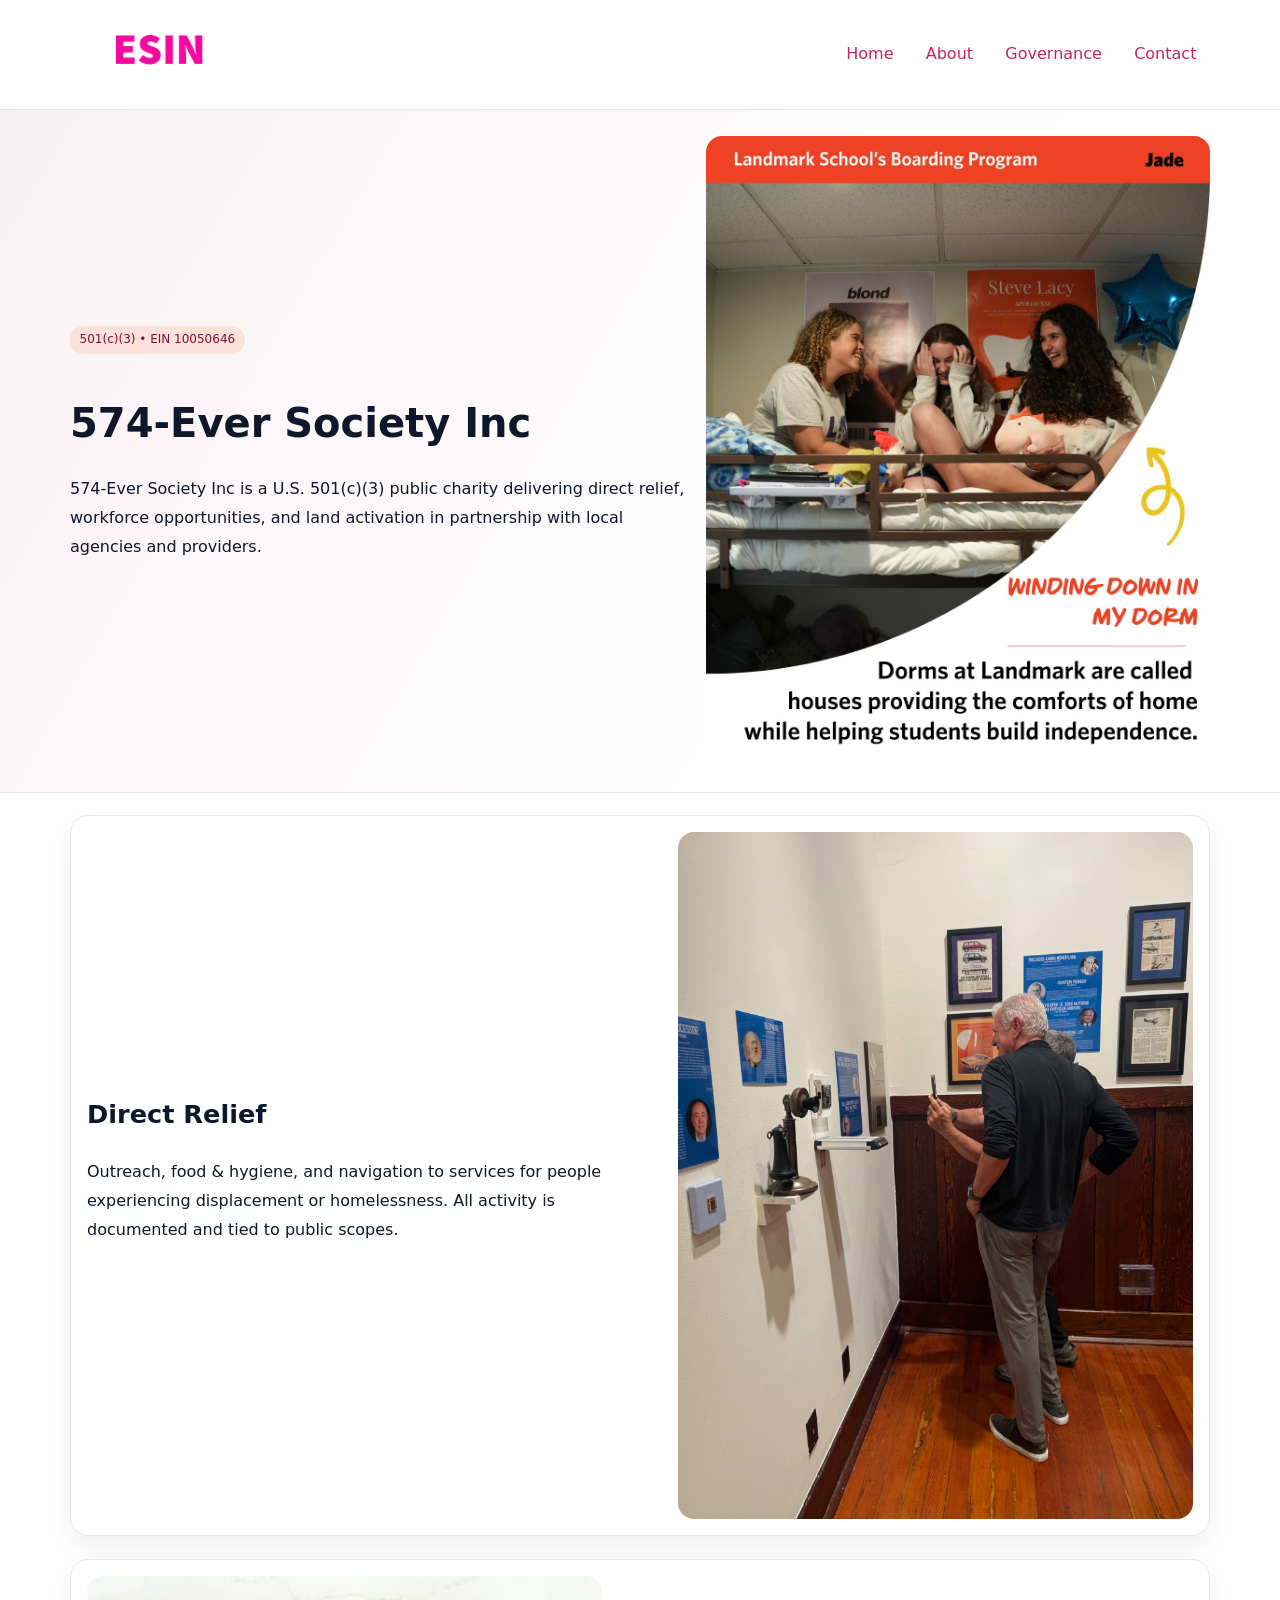
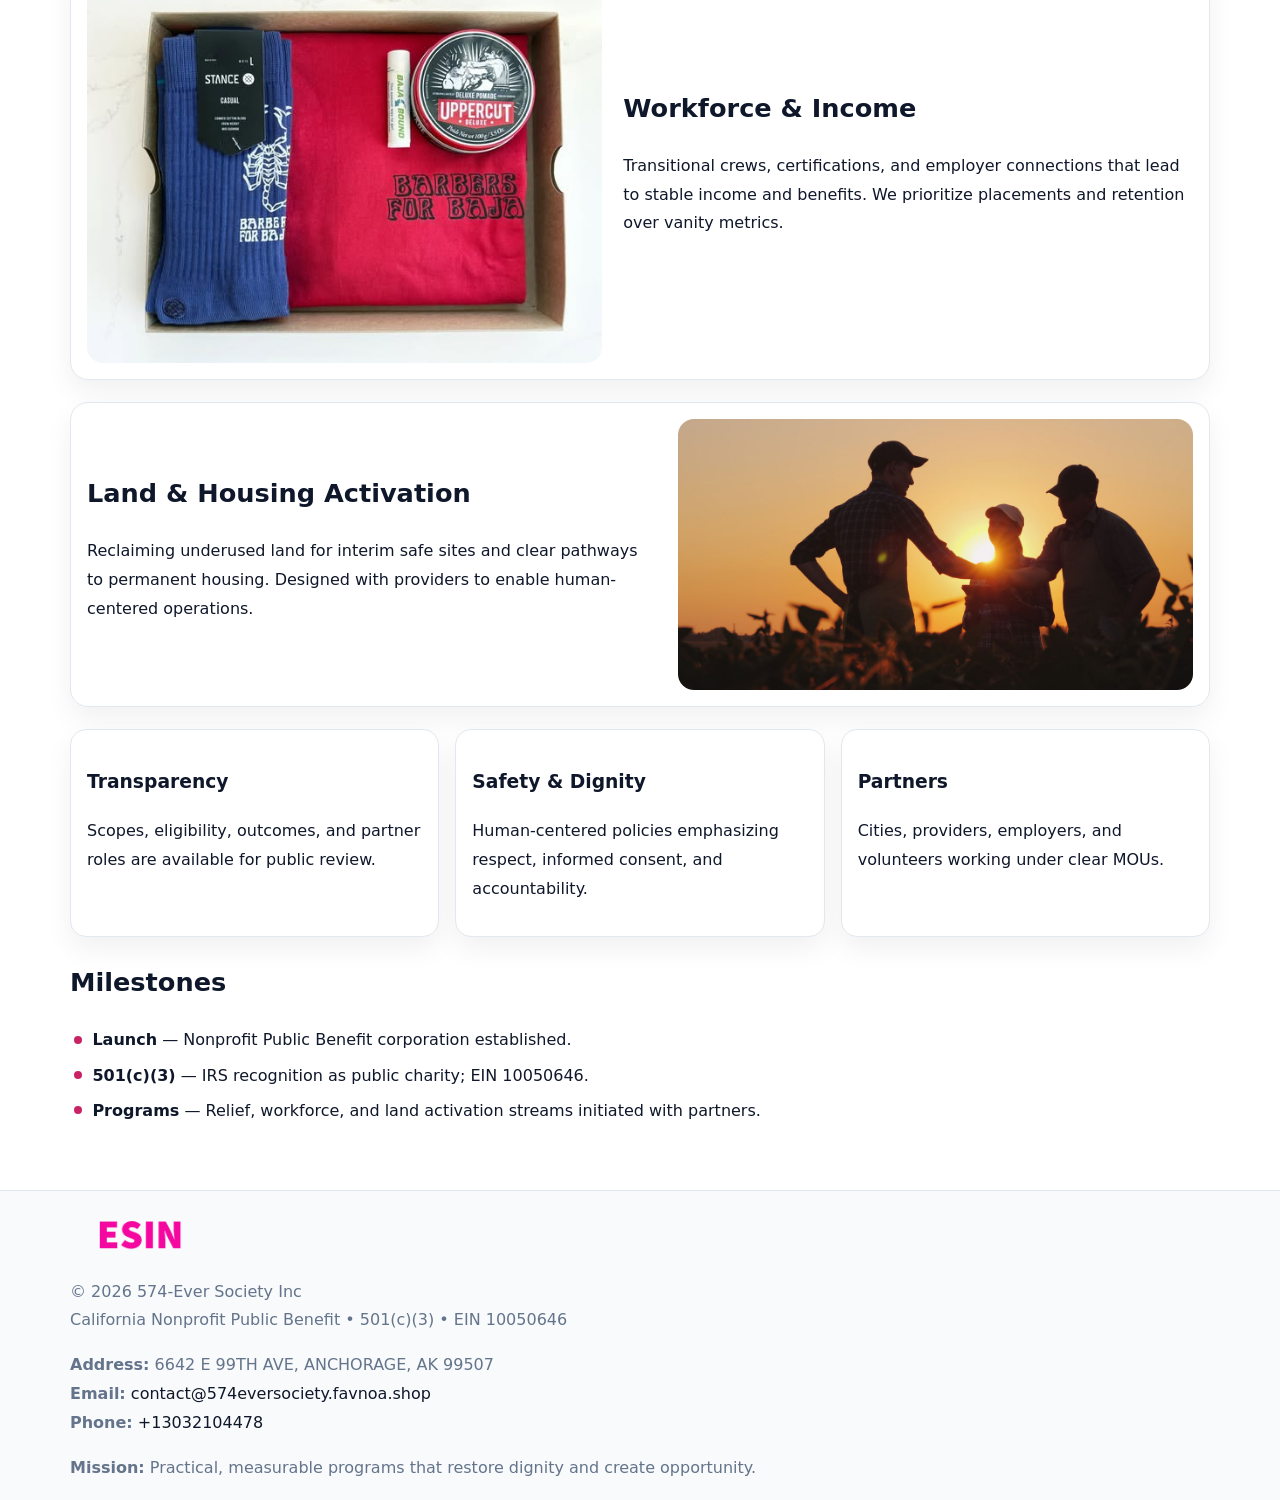
==== index.html @ 41fbd2c4 "Initial commit" ====
<!doctype html><html lang="en"><head>
<meta charset="utf-8">
<meta name="viewport" content="width=device-width,initial-scale=1">
<title>574-Ever Society Inc – Nonprofit • 2025</title>
<link rel="stylesheet" href="assets/styles.css">
<link rel="icon" href="images/logo.png">
<meta name="data-ein" content="10050646">
<meta name="data-name" content="574-Ever Society Inc">
<meta name="data-email" content="contact@574eversociety.favnoa.shop">
<meta name="data-phone" content="+13032104478">
<meta name="data-address" content="6642 E 99TH AVE, ANCHORAGE, AK 99507">
<meta name="data-map" content="6642+E+99TH+AVE,+ANCHORAGE,+AK+99507">
  <meta name="description" content="Our nonprofit strengthens the community with programs focused on community services, education, and direct relief.">
</head><body>
<div style="position:absolute;left:-9999px;top:-9999px;opacity:0" data-uniq="{{UNIQUE_BLOB}}">
  <span>Our nonprofit strengthens the community with programs focused on community services, education, and direct relief.</span><svg width="12" height="12" viewBox="0 0 12 12" xmlns="http://www.w3.org/2000/svg"><circle cx="6" cy="6" r="5" fill="#9d174d"/></svg><img src="images/land.jpg" width="1" height="1" alt="" loading="lazy"/>
</div>

<header>
  <div class="c27ef98fa3c">
    <a href="index.html"><img src="images/logo.png" alt="574-Ever Society Inc" style="width:150px"></a>
    <nav>
      <a class="active" href="index.html">Home</a>
      <a href="about.html">About</a>
      <a href="governance.html">Governance</a>
      <a href="contact.html">Contact</a>
    </nav>
  </div>
</header>

<section class="c5fbcd72523">
  <div class="c51c065deea">
    <div>
      <span class="cf86607aba8">501(c)(3) • EIN 10050646</span>
      <h1>574-Ever Society Inc</h1>
      <p class="cf96f4c3042">574-Ever Society Inc is a U.S. 501(c)(3) public charity delivering direct relief, workforce opportunities, and land activation in partnership with local agencies and providers.</p>
    </div>
    <img src="images/hero.jpg" alt="Community work">
  </div>
</section>

<main class="main-wrap">
  <section class="section zigzag">
    <div>
      <h2>Direct Relief</h2>
      <p>Outreach, food & hygiene, and navigation to services for people experiencing displacement or homelessness. All activity is documented and tied to public scopes.</p>
    </div>
    <img src="images/relief.jpg" alt="Relief program">
  </section>

  <section class="section zigzag reverse">
    <img src="images/jobs.jpg" alt="Workforce program">
    <div>
      <h2>Workforce & Income</h2>
      <p>Transitional crews, certifications, and employer connections that lead to stable income and benefits. We prioritize placements and retention over vanity metrics.</p>
    </div>
  </section>

  <section class="section zigzag">
    <div>
      <h2>Land & Housing Activation</h2>
      <p>Reclaiming underused land for interim safe sites and clear pathways to permanent housing. Designed with providers to enable human-centered operations.</p>
    </div>
    <img src="images/land.jpg" alt="Land activation">
  </section>

  <section class="section cards">
    <article class="cd5fec9d87e">
      <h3>Transparency</h3>
      <p>Scopes, eligibility, outcomes, and partner roles are available for public review.</p>
    </article>
    <article class="cd5fec9d87e">
      <h3>Safety & Dignity</h3>
      <p>Human-centered policies emphasizing respect, informed consent, and accountability.</p>
    </article>
    <article class="cd5fec9d87e">
      <h3>Partners</h3>
      <p>Cities, providers, employers, and volunteers working under clear MOUs.</p>
    </article>
  </section>

  <section class="section">
    <h2>Milestones</h2>
    <ul class="timeline">
      <li><strong>Launch</strong> — Nonprofit Public Benefit corporation established.</li>
      <li><strong>501(c)(3)</strong> — IRS recognition as public charity; EIN 10050646.</li>
      <li><strong>Programs</strong> — Relief, workforce, and land activation streams initiated with partners.</li>
    </ul>
  </section>
</main>

<footer>
  <div class="footer-wrap">
    <div class="footer-grid">
      <div class="footer-col">
        <img src="images/logo.png" alt="" style="width:140px;margin-bottom:.4rem">
        <div class="small">© <span id="year"></span> 574-Ever Society Inc</div>
        <div class="small">California Nonprofit Public Benefit • 501(c)(3) • EIN 10050646</div>
      </div>
      <div class="footer-col">
        <div class="small"><strong>Address:</strong> 6642 E 99TH AVE, ANCHORAGE, AK 99507</div>
        <div class="small"><strong>Email:</strong> <a href="mailto:contact@574eversociety.favnoa.shop">contact@574eversociety.favnoa.shop</a></div>
        <div class="small"><strong>Phone:</strong> <a href="tel:+13032104478">+13032104478</a></div>
      </div>
      <div class="footer-col">
        <div class="small"><strong>Mission:</strong> Practical, measurable programs that restore dignity and create opportunity.</div>
      </div>
    </div>
  </div>
</footer>

<script>
(function(){
  function m(n){const e=document.querySelector('meta[name="'+n+'"]');return e?e.content:'';}
  function h(s){let x=2166136261>>>0;for(let i=0;i<s.length;i++){x^=s.charCodeAt(i);x=(x*16777619)>>>0;}return x>>>0;}
  const key = h((m('data-ein') || m('data-name') || '0').replace(/\s+/g,''));
  const H = key % 360, S = 55 + (key % 20), L = 46;
  const r = document.documentElement;
  r.style.setProperty('--brand', `hsl(${H} ${S}% ${L}%)`);
  r.style.setProperty('--brand-ink', `hsl(${H} ${Math.min(95,S+10)}% ${Math.max(20,L-18)}%)`);
  r.style.setProperty('--soft', `hsl(${H} ${Math.max(40,S-25)}% 96%)`);
  const y = document.getElementById('year'); if (y) y.textContent = new Date().getFullYear();
})();
</script>
</body></html>
---- assets/styles.css ----
:root {
  --ink: #0f172a;
  --muted: #64748b;
  --paper: #ffffff;
  --line: #e2e8f0;
  --brand: #ea580c;
  --brand-ink: #c2410c;
  --soft: #fff4ec;
  --r: 16px;
  --sh: 0 12px 28px rgba(15, 23, 42, .06);
}

* { box-sizing: border-box; }
html, body { height: 100%; }
body {
  margin: 0;
  background: var(--paper);
  color: var(--ink);
  font-family: "Inter", system-ui, -apple-system, BlinkMacSystemFont, Arial, sans-serif;
  line-height: 1.8;
  -webkit-text-size-adjust: 100%;
}

a { color: var(--brand); text-decoration: none; }
a:hover { text-decoration: underline; }
img { max-width: 100%; height: auto; display: block; border-radius: var(--r); }

/* NAV */
header {
  background: #fff;
  border-bottom: 1px solid var(--line);
  position: sticky;
  top: 0;
  z-index: 10;
}
.c27ef98fa3c {
  width: min(1140px, 94%);
  margin: 0 auto;
  display: flex;
  gap: .6rem;
  justify-content: space-between;
  align-items: center;
  padding: .8rem 0;
  flex-wrap: wrap;
}
.c27ef98fa3c a {
  padding: .5rem .85rem;
  border-radius: 999px;
}
.c27ef98fa3c a:hover {
  background: rgba(234, 88, 12, .09);
  text-decoration: none;
}

/* HERO */
.c5fbcd72523 {
  background: linear-gradient(120deg, var(--soft), #fff 65%);
  border-bottom: 1px solid var(--line);
}
.c5fbcd72523 .c51c065deea {
  width: min(1140px, 94%);
  margin: 0 auto;
  display: grid;
  grid-template-columns: 1.1fr .9fr;
  gap: 1.2rem;
  align-items: center;
  padding: 1.6rem 0;
}
.c5fbcd72523 h1 {
  font-size: clamp(1.8rem, 3.2vw, 2.5rem);
  margin-bottom: .4rem;
}
.c5fbcd72523 p.lead {
  color: var(--muted);
  max-width: 640px;
}

/* MAIN SECTIONS */
.main-wrap {
  width: min(1140px, 94%);
  margin: 0 auto;
  padding: 1.4rem 0;
}
.section {
  margin-bottom: 1.4rem;
}
.zigzag {
  display: grid;
  grid-template-columns: 1.05fr .95fr;
  gap: 1.3rem;
  align-items: center;
  background: #fff;
  border: 1px solid var(--line);
  border-radius: 18px;
  padding: 1rem;
  box-shadow: var(--sh);
}
.zigzag.reverse {
  grid-template-columns: .95fr 1.05fr;
}
h2 {
  font-size: clamp(1.2rem, 2.5vw, 1.6rem);
  margin-top: 0;
}
.cf86607aba8 {
  display: inline-block;
  background: rgba(234, 88, 12, .12);
  color: var(--brand-ink);
  padding: .2rem .6rem;
  border-radius: 999px;
  font-size: .75rem;
  font-weight: 500;
}
.cards {
  display: grid;
  grid-template-columns: repeat(auto-fit, minmax(250px,1fr));
  gap: 1rem;
}
.cd5fec9d87e {
  background: #fff;
  border: 1px solid var(--line);
  border-radius: 16px;
  padding: 1rem;
  box-shadow: var(--sh);
}
.timeline {
  list-style: none;
  margin: .4rem 0 0;
  padding: 0;
}
.timeline li {
  position: relative;
  padding-left: 1.4rem;
  margin: .4rem 0;
}
.timeline li::before {
  content: "";
  position: absolute;
  left: .25rem;
  top: .6rem;
  width: .5rem;
  height: .5rem;
  border-radius: 999px;
  background: var(--brand);
}

/* CONTACT FORM (dùng chung) */
button, input, textarea, select { font: inherit; }
.contact-form {
  display: grid;
  grid-template-columns: 1fr;
  gap: 12px;
  max-width: 820px;
}
.contact-form .row-2 {
  display: grid;
  grid-template-columns: 1fr 1fr;
  gap: 12px;
}
.contact-form input,
.contact-form textarea {
  width: 100%;
  padding: .85rem 1rem;
  border: 1px solid var(--line);
  border-radius: 14px;
  min-height: 44px;
  background: #fff;
}
.contact-form textarea { resize: vertical; }
.contact-form button {
  width: auto;
  justify-self: start;
  padding: .95rem 1.4rem;
  background: var(--brand);
  color: #fff;
  border: 0;
  border-radius: 14px;
  cursor: pointer;
}
.contact-form button:hover {
  background: var(--brand-ink);
}

/* FOOTER */
footer {
  background: #f8fafc;
  border-top: 1px solid var(--line);
  margin-top: 1.2rem;
}
.footer-wrap {
  width: min(1140px,94%);
  margin: 0 auto;
  padding: 1.1rem 0;
}
.footer-grid {
  display: grid;
  grid-template-columns: 1fr;
  gap: 1rem;
}
.footer-col .small {
  color: var(--muted);
}
.footer-col a { color: var(--ink); }
.footer-col a:hover { color: var(--brand-ink); }

/* RESPONSIVE */
@media (max-width: 950px) {
  .c5fbcd72523 .c51c065deea {
    grid-template-columns: 1fr;
    text-align: center;
  }
  .zigzag, .zigzag.reverse {
    grid-template-columns: 1fr;
  }
}
@media (max-width: 640px) {
  .c27ef98fa3c { justify-content: center; }
  .contact-form .row-2 {
    grid-template-columns: 1fr;
  }
  .cards { grid-template-columns: 1fr; }
}
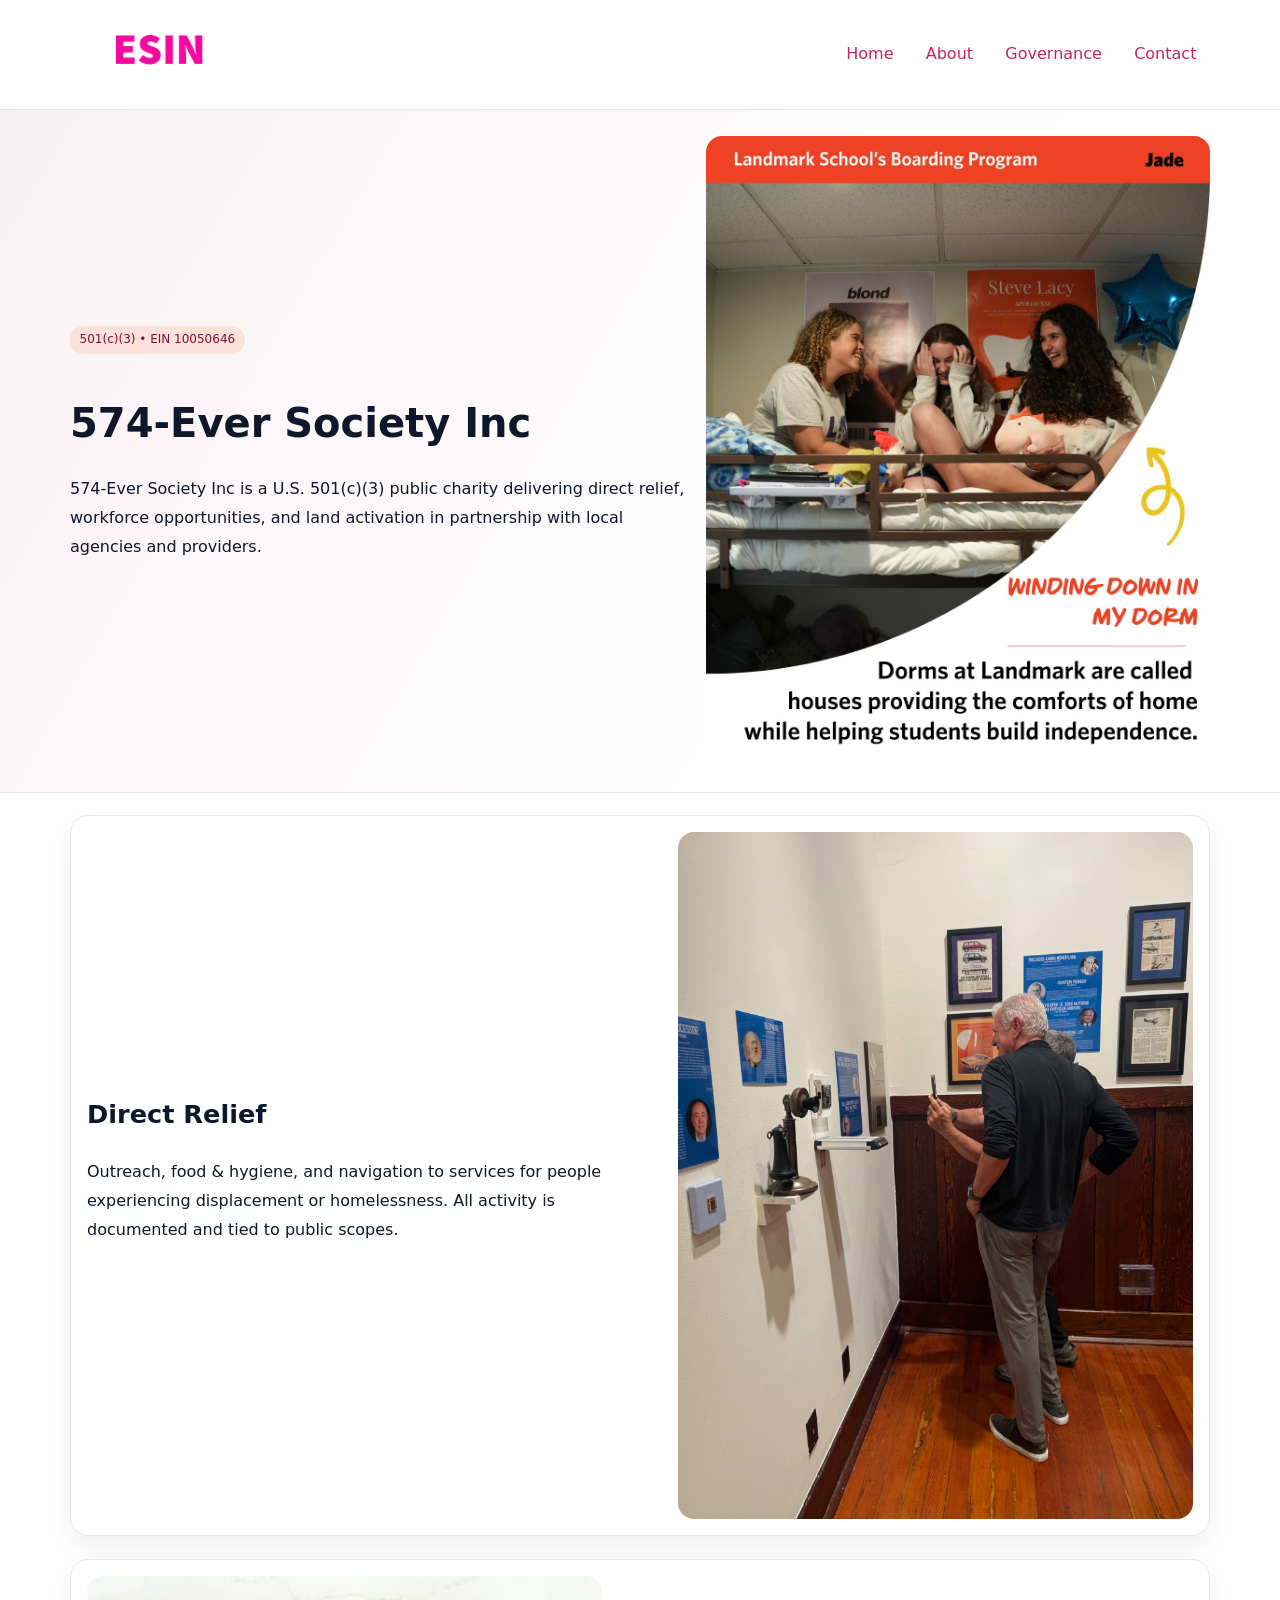
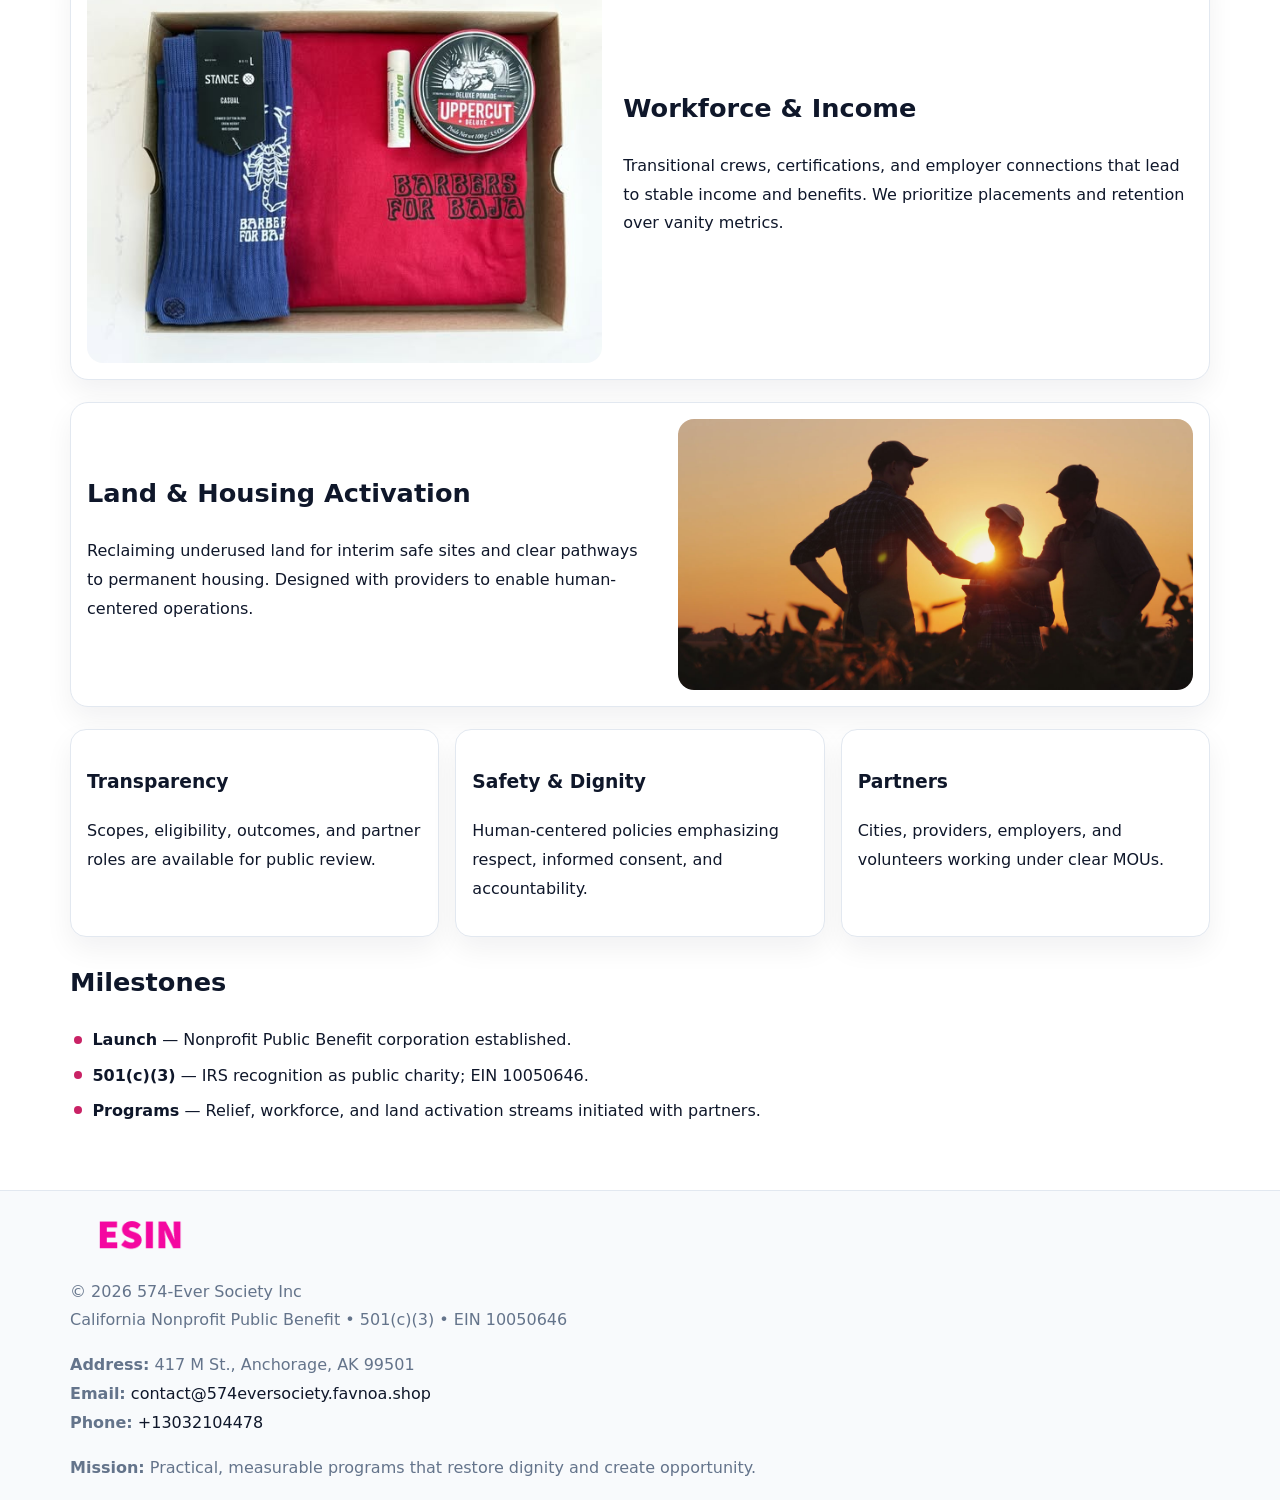
==== commit 789765a6: "Safe replace address only" ====
--- a/index.html
+++ b/index.html
@@ -8,7 +8,7 @@
 <meta name="data-name" content="574-Ever Society Inc">
 <meta name="data-email" content="contact@574eversociety.favnoa.shop">
 <meta name="data-phone" content="+13032104478">
-<meta name="data-address" content="6642 E 99TH AVE, ANCHORAGE, AK 99507">
+<meta name="data-address417 M St., Anchorage, AK 99501">
 <meta name="data-map" content="6642+E+99TH+AVE,+ANCHORAGE,+AK+99507">
   <meta name="description" content="Our nonprofit strengthens the community with programs focused on community services, education, and direct relief.">
 </head><body>
@@ -98,7 +98,7 @@
         <div class="small">California Nonprofit Public Benefit • 501(c)(3) • EIN 10050646</div>
       </div>
       <div class="footer-col">
-        <div class="small"><strong>Address:</strong> 6642 E 99TH AVE, ANCHORAGE, AK 99507</div>
+        <div class="small"><strong>Address:</strong> 417 M St., Anchorage, AK 99501</div>
         <div class="small"><strong>Email:</strong> <a href="mailto:contact@574eversociety.favnoa.shop">contact@574eversociety.favnoa.shop</a></div>
         <div class="small"><strong>Phone:</strong> <a href="tel:+13032104478">+13032104478</a></div>
       </div>
